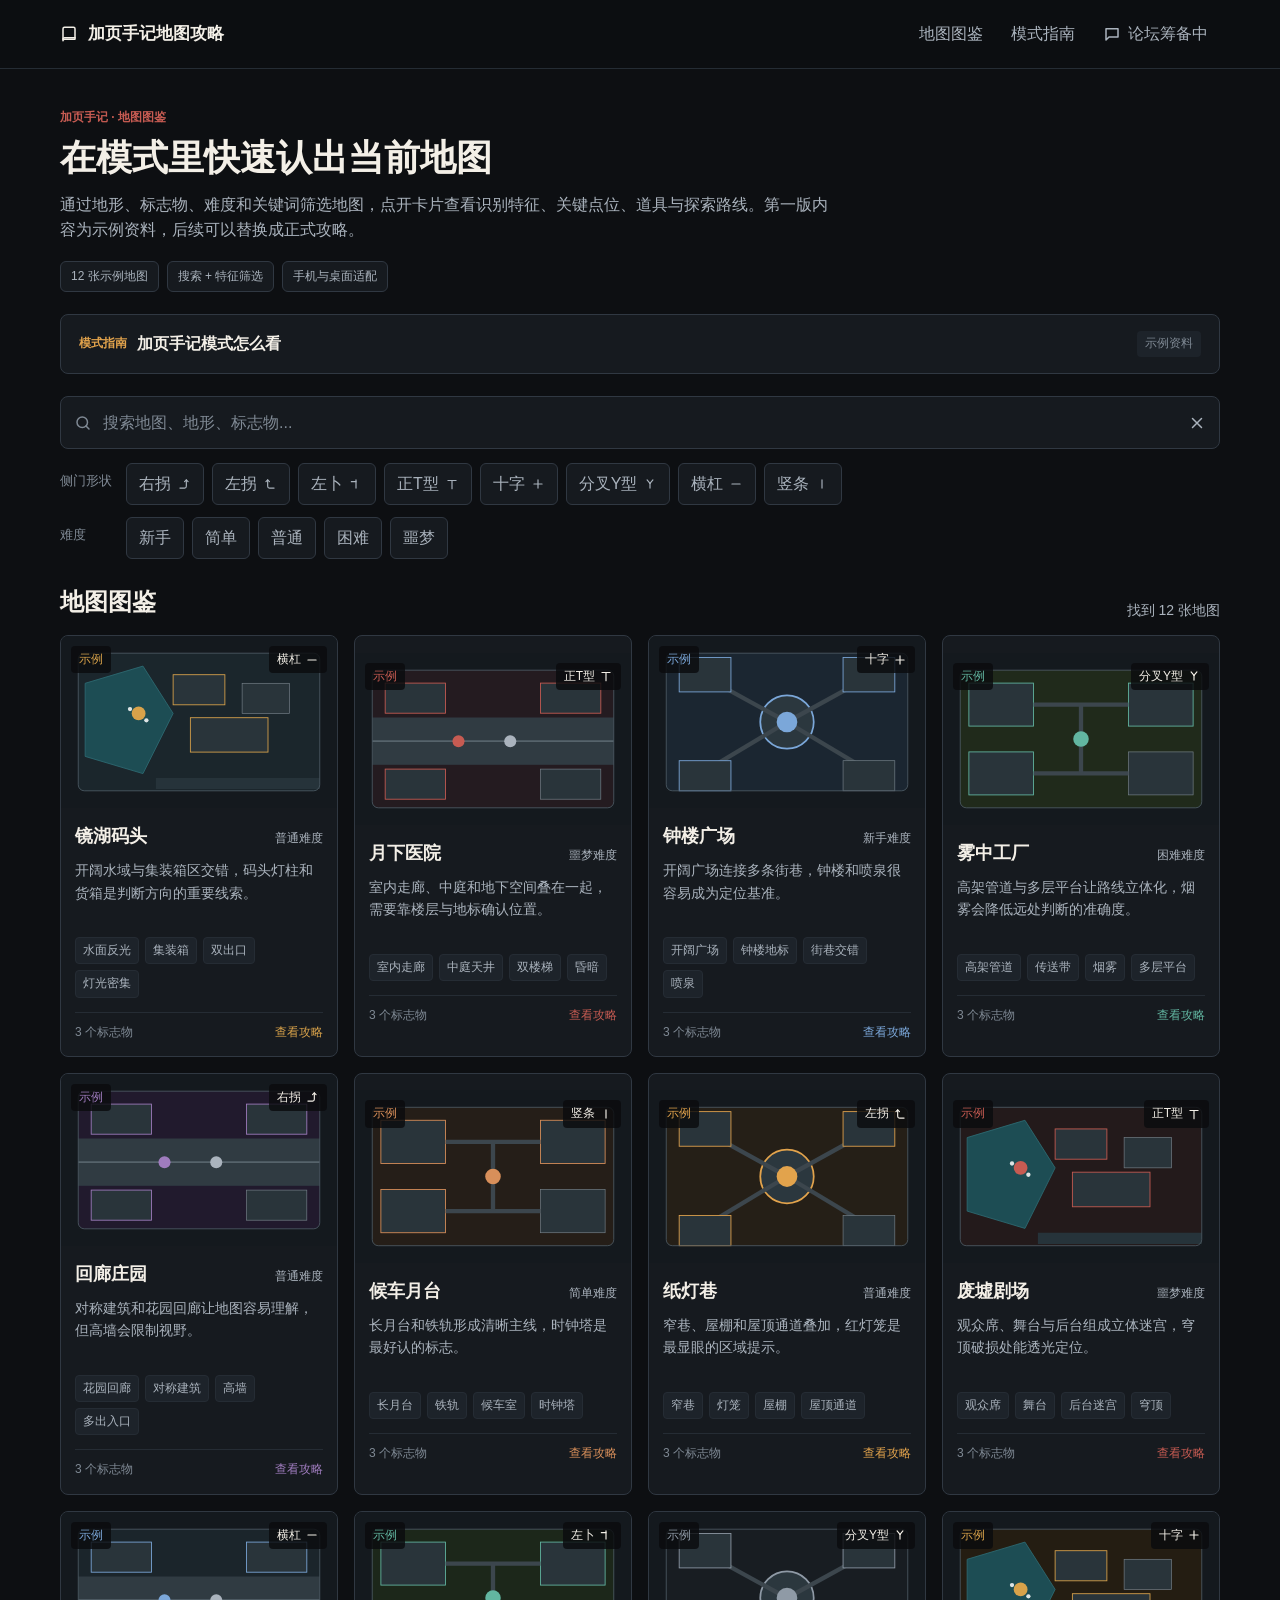
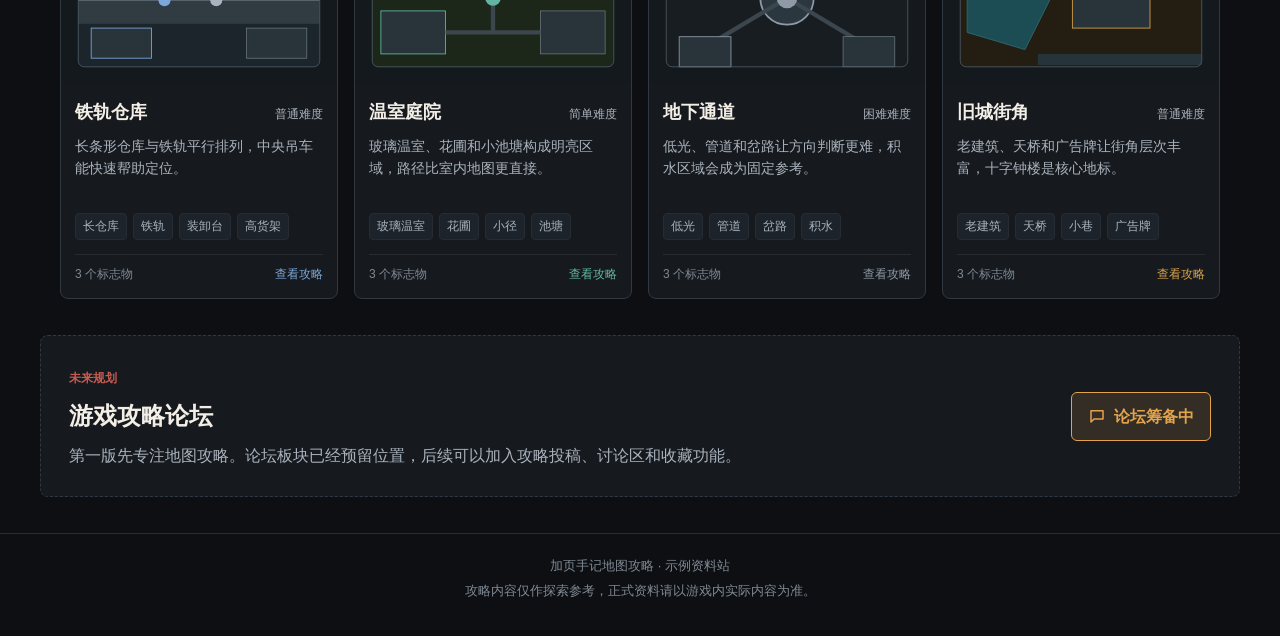
==== index.html @ 5235d4e4 "Add map guide site" ====
<!doctype html>
<html lang="zh-CN">
<head>
  <meta charset="utf-8">
  <meta name="viewport" content="width=device-width, initial-scale=1">
  <meta name="description" content="加页手记地图攻略：搜索、筛选并查看第五人格模式地图的识别特征、点位与探索路线。">
  <title>加页手记地图攻略</title>
  <link rel="stylesheet" href="styles.css">
</head>
<body>
  <svg class="icon-defs" aria-hidden="true">
    <symbol id="icon-search" viewBox="0 0 24 24">
      <circle cx="11" cy="11" r="7"></circle>
      <path d="m20 20-4-4"></path>
    </symbol>
    <symbol id="icon-filter" viewBox="0 0 24 24">
      <path d="M4 6h16M7 12h10M10 18h4"></path>
    </symbol>
    <symbol id="icon-close" viewBox="0 0 24 24">
      <path d="M6 6l12 12M18 6 6 18"></path>
    </symbol>
    <symbol id="icon-book" viewBox="0 0 24 24">
      <path d="M4 5a2 2 0 0 1 2-2h12a2 2 0 0 1 2 2v14H6a2 2 0 0 0-2 2V5Z"></path>
      <path d="M4 19a2 2 0 0 1 2-2h14"></path>
    </symbol>
    <symbol id="icon-chat" viewBox="0 0 24 24">
      <path d="M4 5h16v11H8l-4 4V5Z"></path>
    </symbol>
    <symbol id="icon-shape-right" viewBox="0 0 24 24">
      <path d="M5 19h8a3 3 0 0 0 3-3V5"></path>
      <path d="m13 8 3-3 3 3"></path>
    </symbol>
    <symbol id="icon-shape-left" viewBox="0 0 24 24">
      <path d="M19 19h-8a3 3 0 0 1-3-3V5"></path>
      <path d="m11 8-3-3-3 3"></path>
    </symbol>
    <symbol id="icon-shape-left-pu" viewBox="0 0 24 24">
      <path d="M12 5v14"></path>
      <path d="M12 8H4"></path>
    </symbol>
    <symbol id="icon-shape-t" viewBox="0 0 24 24">
      <path d="M5 6h14"></path>
      <path d="M12 6v14"></path>
    </symbol>
    <symbol id="icon-shape-cross" viewBox="0 0 24 24">
      <path d="M12 5v14"></path>
      <path d="M5 12h14"></path>
    </symbol>
    <symbol id="icon-shape-y" viewBox="0 0 24 24">
      <path d="M12 19v-8"></path>
      <path d="M12 11 7 5"></path>
      <path d="m12 11 5-6"></path>
    </symbol>
    <symbol id="icon-shape-horizontal" viewBox="0 0 24 24">
      <path d="M5 12h14"></path>
    </symbol>
    <symbol id="icon-shape-vertical" viewBox="0 0 24 24">
      <path d="M12 5v14"></path>
    </symbol>
  </svg>

  <header class="site-header">
    <div class="header-inner">
      <a class="brand" href="#map-guide" aria-label="加页手记地图攻略首页">
        <svg aria-hidden="true"><use href="#icon-book"></use></svg>
        <span>加页手记地图攻略</span>
      </a>
      <nav class="site-nav" aria-label="主导航">
        <a href="#map-guide">地图图鉴</a>
        <a href="#mode-guide">模式指南</a>
        <button type="button" data-forum-link>
          <svg aria-hidden="true"><use href="#icon-chat"></use></svg>
          论坛筹备中
        </button>
      </nav>
    </div>
  </header>

  <main>
    <section id="map-guide" class="intro" aria-labelledby="pageTitle">
      <div class="intro__text-block">
        <p class="eyebrow">加页手记 · 地图图鉴</p>
        <h1 id="pageTitle">在模式里快速认出当前地图</h1>
        <p class="intro__copy">通过地形、标志物、难度和关键词筛选地图，点开卡片查看识别特征、关键点位、道具与探索路线。第一版内容为示例资料，后续可以替换成正式攻略。</p>
        <div class="intro__stats" aria-label="站点信息">
          <span>12 张示例地图</span>
          <span>搜索 + 特征筛选</span>
          <span>手机与桌面适配</span>
        </div>
      </div>
    </section>

    <details id="mode-guide" class="mode-guide">
      <summary>
        <span class="mode-guide__eyebrow">模式指南</span>
        <strong>加页手记模式怎么看</strong>
        <span class="mode-guide__tag">示例资料</span>
      </summary>
      <div class="mode-guide__body">
        <p>这里先用一段简短说明解释模式里的地图信息结构。正式版可以替换为“加页手记”的实际规则、入口和探索目标。</p>
        <ul>
          <li>先通过地图特征判断类型，再查看点位与路线。</li>
          <li>进入游戏后，优先确认明显标志物、出口方向和可交互物。</li>
          <li>攻略只作为探索参考，正式内容应由玩家验证后补充。</li>
        </ul>
      </div>
    </details>

    <section class="toolbar" aria-label="搜索与筛选">
      <form class="search-box" role="search" onsubmit="return false">
        <svg aria-hidden="true"><use href="#icon-search"></use></svg>
        <label class="sr-only" for="mapSearch">搜索地图</label>
        <input id="mapSearch" type="search" placeholder="搜索地图、地形、标志物..." autocomplete="off">
        <button class="icon-button" id="clearSearch" type="button" aria-label="清空搜索">
          <svg aria-hidden="true"><use href="#icon-close"></use></svg>
        </button>
      </form>

      <div class="filter-groups">
        <div class="filter-group">
          <span class="filter-label">侧门形状</span>
          <div class="chip-row" id="terrainFilters" aria-label="按地形筛选"></div>
        </div>
        <div class="filter-group">
          <span class="filter-label">难度</span>
          <div class="chip-row" id="difficultyFilters" aria-label="按难度筛选"></div>
        </div>
      </div>
    </section>

    <section class="map-library" aria-labelledby="libraryTitle">
      <div class="section-heading">
        <h2 id="libraryTitle">地图图鉴</h2>
        <div class="result-meta">
          <p id="resultCount" aria-live="polite">正在加载地图...</p>
          <button class="text-button" id="resetFilters" type="button" hidden>清除筛选</button>
        </div>
      </div>
      <div class="map-grid" id="mapGrid" aria-label="地图卡片列表"></div>
    </section>

    <section id="forum" class="forum-band" aria-labelledby="forumTitle">
      <div>
        <p class="eyebrow">未来规划</p>
        <h2 id="forumTitle">游戏攻略论坛</h2>
        <p>第一版先专注地图攻略。论坛板块已经预留位置，后续可以加入攻略投稿、讨论区和收藏功能。</p>
      </div>
      <button class="primary-button" type="button" data-forum-link>
        <svg aria-hidden="true"><use href="#icon-chat"></use></svg>
        论坛筹备中
      </button>
    </section>
  </main>

  <div class="detail-overlay" id="detailOverlay" hidden></div>
  <div class="toast" id="toast" role="status" aria-live="polite" hidden></div>

  <footer class="site-footer">
    <p>加页手记地图攻略 · 示例资料站</p>
    <p>攻略内容仅作探索参考，正式资料请以游戏内实际内容为准。</p>
  </footer>

  <script src="data.js"></script>
  <script src="app.js"></script>
</body>
</html>
---- styles.css ----
:root {
  --bg: #0d0f12;
  --panel: #161a1f;
  --panel-2: #1d232a;
  --line: #303842;
  --line-soft: #252c34;
  --text: #f3efe7;
  --muted: #aab3bd;
  --muted-2: #7f8994;
  --accent: #e2a34c;
  --red: #c65b52;
  --teal: #62b6a1;
  --blue: #7ba7d9;
  --shadow: 0 18px 40px rgba(0, 0, 0, 0.38);
}

* {
  box-sizing: border-box;
}

html {
  scroll-behavior: smooth;
}

body {
  margin: 0;
  min-height: 100vh;
  background: var(--bg);
  color: var(--text);
  font-family: "Microsoft YaHei UI", "PingFang SC", "Noto Sans CJK SC", sans-serif;
  line-height: 1.6;
}

body.no-scroll {
  overflow: hidden;
}

button,
input,
select {
  font: inherit;
}

button {
  color: inherit;
}

button,
a,
select,
input {
  -webkit-tap-highlight-color: transparent;
}

a {
  color: inherit;
  text-decoration: none;
}

[hidden] {
  display: none !important;
}

.icon-defs {
  position: absolute;
  width: 0;
  height: 0;
  overflow: hidden;
}

.sr-only {
  position: absolute;
  width: 1px;
  height: 1px;
  padding: 0;
  margin: -1px;
  overflow: hidden;
  clip: rect(0, 0, 0, 0);
  white-space: nowrap;
  border: 0;
}

.site-header {
  position: sticky;
  top: 0;
  z-index: 20;
  background: rgba(13, 15, 18, 0.95);
  border-bottom: 1px solid var(--line-soft);
}

.header-inner {
  max-width: 1200px;
  margin: 0 auto;
  padding: 12px 20px;
  display: flex;
  align-items: center;
  gap: 18px;
}

.brand {
  display: inline-flex;
  align-items: center;
  gap: 10px;
  font-weight: 800;
  font-size: 17px;
  letter-spacing: 0;
  white-space: nowrap;
}

.brand svg,
.site-nav svg,
.search-box svg,
.icon-button svg,
.primary-button svg {
  width: 18px;
  height: 18px;
  fill: none;
  stroke: currentColor;
  stroke-width: 2;
  stroke-linecap: round;
  stroke-linejoin: round;
}

.site-nav {
  margin-left: auto;
  display: flex;
  align-items: center;
  gap: 4px;
}

.site-nav a,
.site-nav button {
  display: inline-flex;
  align-items: center;
  gap: 7px;
  padding: 9px 12px;
  border: 0;
  border-radius: 6px;
  background: transparent;
  color: var(--muted);
  cursor: pointer;
  white-space: nowrap;
}

.site-nav a:hover,
.site-nav a:focus-visible,
.site-nav button:hover,
.site-nav button:focus-visible {
  background: var(--panel-2);
  color: var(--text);
  outline: none;
}

.intro {
  max-width: 1200px;
  margin: 0 auto;
  padding: 34px 20px 22px;
}

.eyebrow {
  display: inline-flex;
  align-items: center;
  gap: 6px;
  margin: 0 0 8px;
  color: var(--red);
  font-size: 12px;
  font-weight: 700;
  letter-spacing: 0;
}

h1,
h2,
h3,
p {
  margin-top: 0;
}

h1 {
  margin-bottom: 12px;
  font-size: 36px;
  line-height: 1.25;
  letter-spacing: 0;
}

.intro__copy {
  max-width: 780px;
  margin-bottom: 18px;
  color: var(--muted);
  font-size: 16px;
}

.intro__stats {
  display: flex;
  flex-wrap: wrap;
  gap: 8px;
}

.intro__stats span {
  padding: 5px 10px;
  border: 1px solid var(--line);
  border-radius: 6px;
  background: var(--panel);
  color: var(--muted);
  font-size: 12px;
}

.mode-guide {
  max-width: 1200px;
  margin: 0 auto 18px;
  padding: 0 20px;
}

.mode-guide summary {
  display: flex;
  align-items: center;
  flex-wrap: wrap;
  gap: 10px;
  padding: 16px 18px;
  border: 1px solid var(--line);
  border-radius: 8px;
  background: var(--panel);
  cursor: pointer;
  list-style: none;
}

.mode-guide summary::-webkit-details-marker {
  display: none;
}

.mode-guide summary strong {
  font-size: 16px;
}

.mode-guide__eyebrow {
  color: var(--accent);
  font-size: 12px;
  font-weight: 700;
}

.mode-guide__tag {
  margin-left: auto;
  padding: 3px 8px;
  border-radius: 4px;
  background: var(--panel-2);
  color: var(--muted-2);
  font-size: 12px;
}

.mode-guide__body {
  padding: 18px;
  border: 1px solid var(--line);
  border-top: 0;
  border-radius: 0 0 8px 8px;
  background: var(--panel);
  color: var(--muted);
}

.mode-guide__body p {
  margin-bottom: 12px;
}

.mode-guide__body ul {
  margin: 0;
  padding-left: 20px;
}

.toolbar {
  max-width: 1200px;
  margin: 0 auto;
  padding: 4px 20px 20px;
  display: grid;
  gap: 14px;
}

.search-box {
  position: relative;
  display: flex;
  align-items: center;
}

.search-box > svg {
  position: absolute;
  left: 14px;
  color: var(--muted-2);
  pointer-events: none;
}

.search-box input {
  width: 100%;
  padding: 13px 44px 13px 42px;
  border: 1px solid var(--line);
  border-radius: 8px;
  background: var(--panel);
  color: var(--text);
  outline: none;
}

.search-box input:focus {
  border-color: var(--accent);
}

.search-box input::placeholder {
  color: var(--muted-2);
}

.icon-button {
  display: inline-flex;
  align-items: center;
  justify-content: center;
  width: 36px;
  height: 36px;
  padding: 0;
  border: 1px solid var(--line);
  border-radius: 6px;
  background: var(--panel-2);
  color: var(--muted);
  cursor: pointer;
}

.search-box .icon-button {
  position: absolute;
  right: 8px;
  width: 30px;
  height: 30px;
  border: 0;
  background: transparent;
}

.icon-button:hover,
.icon-button:focus-visible {
  border-color: var(--accent);
  color: var(--text);
  outline: none;
}

.filter-groups {
  display: grid;
  gap: 12px;
}

.filter-group {
  display: flex;
  align-items: flex-start;
  gap: 10px;
}

.filter-label {
  min-width: 56px;
  padding-top: 8px;
  color: var(--muted-2);
  font-size: 13px;
}

.chip-row {
  display: flex;
  flex-wrap: wrap;
  gap: 8px;
}

.chip {
  display: inline-flex;
  align-items: center;
  gap: 6px;
  padding: 7px 12px;
  border: 1px solid var(--line);
  border-radius: 6px;
  background: var(--panel);
  color: var(--muted);
  cursor: pointer;
}

.chip:hover,
.chip:focus-visible {
  border-color: var(--accent);
  color: var(--text);
  outline: none;
}

.chip[aria-pressed="true"] {
  border-color: var(--accent);
  background: rgba(226, 163, 76, 0.12);
  color: var(--accent);
}

.map-library {
  max-width: 1200px;
  margin: 0 auto;
  padding: 4px 20px 36px;
}

.section-heading {
  display: flex;
  align-items: flex-end;
  justify-content: space-between;
  gap: 16px;
  margin-bottom: 14px;
}

.section-heading h2 {
  margin-bottom: 0;
  font-size: 24px;
  letter-spacing: 0;
}

.result-meta {
  display: flex;
  align-items: center;
  gap: 12px;
  color: var(--muted);
  font-size: 14px;
}

.result-meta p {
  margin-bottom: 0;
}

.text-button {
  padding: 6px 10px;
  border: 1px solid var(--line);
  border-radius: 6px;
  background: transparent;
  color: var(--muted);
  cursor: pointer;
}

.text-button:hover,
.text-button:focus-visible {
  border-color: var(--accent);
  color: var(--text);
  outline: none;
}

.map-grid {
  display: grid;
  grid-template-columns: repeat(auto-fill, minmax(250px, 1fr));
  gap: 16px;
}

.map-card {
  display: block;
  width: 100%;
  padding: 0;
  overflow: hidden;
  border: 1px solid var(--line);
  border-radius: 8px;
  background: var(--panel);
  color: var(--text);
  text-align: left;
  cursor: pointer;
  transition: border-color 160ms ease, background-color 160ms ease;
}

.map-card:hover,
.map-card:focus-visible {
  border-color: var(--card-accent, var(--accent));
  background: var(--panel-2);
  outline: none;
}

.map-card__media {
  position: relative;
  display: block;
  aspect-ratio: 16 / 10;
  overflow: hidden;
  background: #14191e;
}

.map-card__media img {
  display: block;
  width: 100%;
  height: 100%;
  object-fit: cover;
}

.map-card__badge,
.map-card__type {
  display: inline-flex;
  align-items: center;
  gap: 4px;
  position: absolute;
  top: 10px;
  padding: 4px 8px;
  border-radius: 4px;
  background: rgba(10, 12, 14, 0.82);
  color: var(--text);
  font-size: 12px;
}

.map-card__badge {
  left: 10px;
  color: var(--card-accent, var(--accent));
}

.map-card__type {
  right: 10px;
}

.shape-icon {
  width: 14px;
  height: 14px;
  flex: none;
  fill: none;
  stroke: currentColor;
  stroke-width: 2;
  stroke-linecap: round;
  stroke-linejoin: round;
}

.map-card__body {
  display: block;
  padding: 14px;
}

.map-card__title-row,
.map-card__desc,
.map-card__traits,
.map-card__footer {
  display: block;
}

.map-card__title-row {
  display: flex;
  align-items: baseline;
  justify-content: space-between;
  gap: 10px;
  margin-bottom: 8px;
}

.map-card__title-row strong {
  font-size: 18px;
  letter-spacing: 0;
}

.map-card__title-row span {
  color: var(--muted);
  font-size: 12px;
  white-space: nowrap;
}

.map-card__desc {
  min-height: 66px;
  margin-bottom: 12px;
  color: var(--muted);
  font-size: 14px;
  overflow-wrap: anywhere;
}

.map-card__traits {
  display: flex;
  flex-wrap: wrap;
  gap: 6px;
  margin-bottom: 14px;
}

.map-card__traits span {
  padding: 3px 7px;
  border: 1px solid var(--line-soft);
  border-radius: 4px;
  background: var(--panel-2);
  color: var(--muted);
  font-size: 12px;
}

.map-card__footer {
  display: flex;
  justify-content: space-between;
  gap: 10px;
  padding-top: 10px;
  border-top: 1px solid var(--line-soft);
  color: var(--muted-2);
  font-size: 12px;
}

.map-card__footer span:last-child {
  color: var(--card-accent, var(--accent));
}

.empty-state {
  grid-column: 1 / -1;
  padding: 44px 20px;
  border: 1px dashed var(--line);
  border-radius: 8px;
  background: var(--panel);
  color: var(--muted);
  text-align: center;
}

.empty-state p {
  margin-bottom: 4px;
}

.forum-band {
  max-width: 1200px;
  margin: 0 auto 36px;
  padding: 28px;
  display: flex;
  align-items: center;
  justify-content: space-between;
  gap: 24px;
  border: 1px dashed var(--line);
  border-radius: 8px;
  background: var(--panel);
}

.forum-band h2 {
  margin-bottom: 8px;
  font-size: 24px;
  letter-spacing: 0;
}

.forum-band p:last-child {
  margin-bottom: 0;
  color: var(--muted);
}

.primary-button {
  display: inline-flex;
  align-items: center;
  justify-content: center;
  gap: 8px;
  padding: 11px 16px;
  border: 1px solid var(--accent);
  border-radius: 6px;
  background: rgba(226, 163, 76, 0.14);
  color: var(--accent);
  font-weight: 700;
  white-space: nowrap;
  cursor: pointer;
}

.primary-button:hover,
.primary-button:focus-visible {
  background: rgba(226, 163, 76, 0.24);
  outline: none;
}

.detail-overlay {
  position: fixed;
  inset: 0;
  z-index: 50;
  display: flex;
  align-items: center;
  justify-content: center;
  padding: 20px;
  background: rgba(4, 5, 6, 0.76);
}

.detail-panel {
  position: relative;
  width: min(920px, 100%);
  max-height: 92vh;
  overflow: auto;
  border: 1px solid var(--line);
  border-radius: 8px;
  background: var(--panel);
  box-shadow: var(--shadow);
}

.detail-close {
  position: absolute;
  top: 12px;
  right: 12px;
  z-index: 2;
}

.detail-hero {
  display: grid;
  grid-template-columns: minmax(240px, 380px) 1fr;
  border-bottom: 1px solid var(--line);
}

.detail-hero img {
  display: block;
  width: 100%;
  height: 100%;
  min-height: 260px;
  object-fit: cover;
}

.detail-hero__copy {
  padding: 26px;
}

.detail-hero__copy h2 {
  margin-bottom: 10px;
  font-size: 28px;
  letter-spacing: 0;
}

.detail-hero__copy > p {
  color: var(--muted);
}

.tag-list {
  display: flex;
  flex-wrap: wrap;
  gap: 8px;
}

.tag-list span {
  padding: 5px 9px;
  border: 1px solid var(--line);
  border-radius: 5px;
  background: var(--panel-2);
  color: var(--muted);
  font-size: 13px;
}

.detail-body {
  padding: 22px 26px 28px;
  display: grid;
  gap: 18px;
}

.detail-section {
  padding-top: 16px;
  border-top: 1px solid var(--line-soft);
}

.detail-section:first-child {
  padding-top: 0;
  border-top: 0;
}

.detail-section h3 {
  margin-bottom: 10px;
  color: var(--accent);
  font-size: 15px;
}

.detail-section p {
  margin-bottom: 0;
  color: var(--muted);
}

.landmark-list,
.point-list,
.tip-list {
  margin: 0;
  padding: 0;
  list-style: none;
}

.landmark-list {
  display: flex;
  flex-wrap: wrap;
  gap: 8px;
}

.landmark-list li {
  padding: 8px 12px;
  border: 1px solid var(--line);
  border-radius: 6px;
  background: var(--panel-2);
}

.point-list,
.tip-list {
  display: grid;
  gap: 10px;
}

.point-list li {
  display: grid;
  gap: 2px;
  padding: 10px 12px;
  border-left: 3px solid var(--card-accent, var(--accent));
  background: var(--panel-2);
}

.point-list span,
.tip-list {
  color: var(--muted);
}

.toast {
  position: fixed;
  left: 50%;
  bottom: 24px;
  z-index: 60;
  transform: translateX(-50%);
  max-width: min(420px, calc(100vw - 32px));
  padding: 11px 16px;
  border: 1px solid var(--line);
  border-radius: 6px;
  background: #20262d;
  color: var(--text);
  box-shadow: var(--shadow);
}

.site-footer {
  padding: 22px 20px 30px;
  border-top: 1px solid var(--line-soft);
  color: var(--muted-2);
  text-align: center;
  font-size: 13px;
}

.site-footer p {
  margin-bottom: 4px;
}

@media (max-width: 760px) {
  .header-inner {
    align-items: flex-start;
    flex-direction: column;
    gap: 8px;
  }

  .site-nav {
    width: 100%;
    margin-left: 0;
    flex-wrap: wrap;
  }

  .site-nav a,
  .site-nav button {
    padding: 8px 10px;
  }

  h1 {
    font-size: 30px;
  }

  .intro {
    padding-top: 26px;
  }

  .filter-group {
    align-items: flex-start;
    flex-direction: column;
    gap: 6px;
  }

  .filter-label {
    padding-top: 0;
  }

  .filter-group--select select {
    width: 100%;
  }

  .section-heading {
    align-items: flex-start;
    flex-direction: column;
    gap: 6px;
  }

  .map-grid {
    grid-template-columns: 1fr;
  }

  .forum-band {
    align-items: stretch;
    flex-direction: column;
  }

  .primary-button {
    width: 100%;
  }

  .detail-overlay {
    padding: 0;
    align-items: flex-end;
  }

  .detail-panel {
    width: 100%;
    max-height: 92vh;
    border-radius: 10px 10px 0 0;
  }

  .detail-hero {
    grid-template-columns: 1fr;
  }

  .detail-hero img {
    max-height: 220px;
  }

  .detail-hero__copy,
  .detail-body {
    padding-left: 18px;
    padding-right: 18px;
  }
}

@media (max-width: 420px) {
  .site-nav a,
  .site-nav button {
    width: 100%;
    justify-content: center;
  }

  .map-card__desc {
    min-height: 0;
  }
}
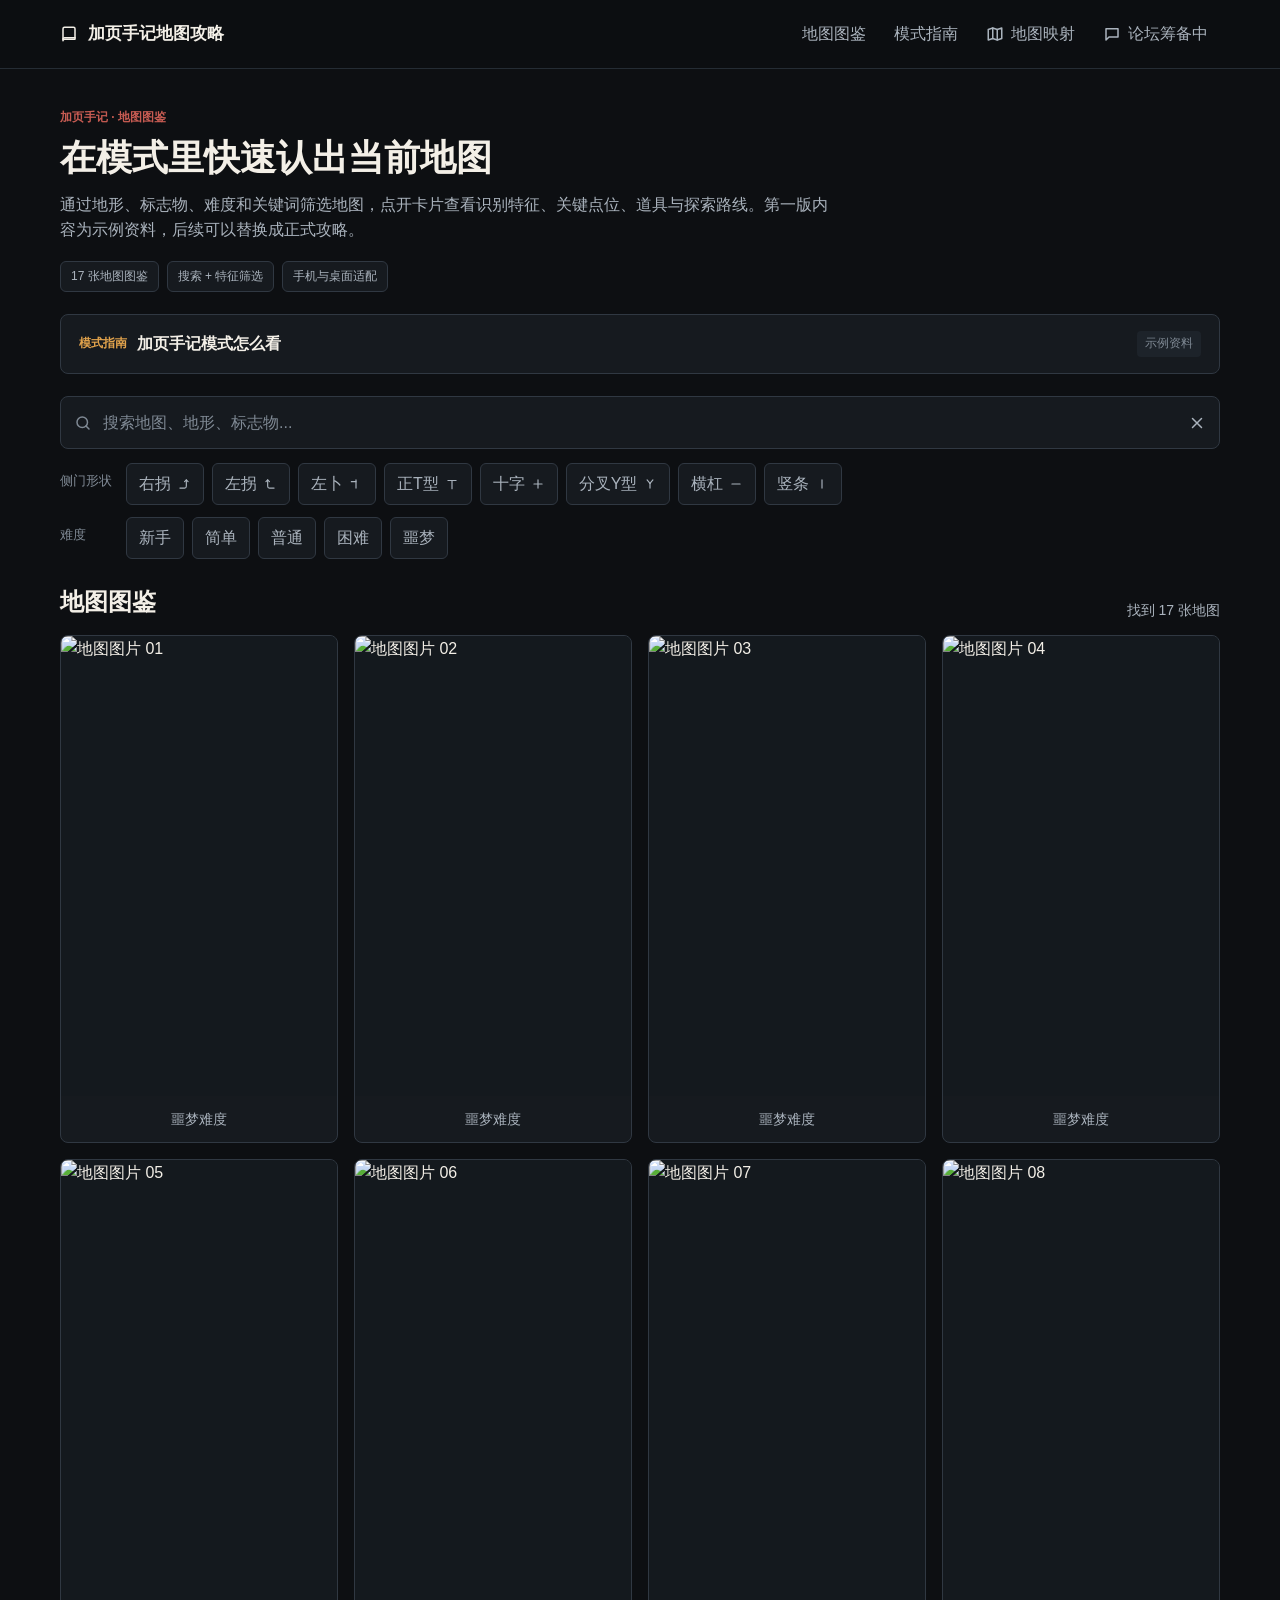
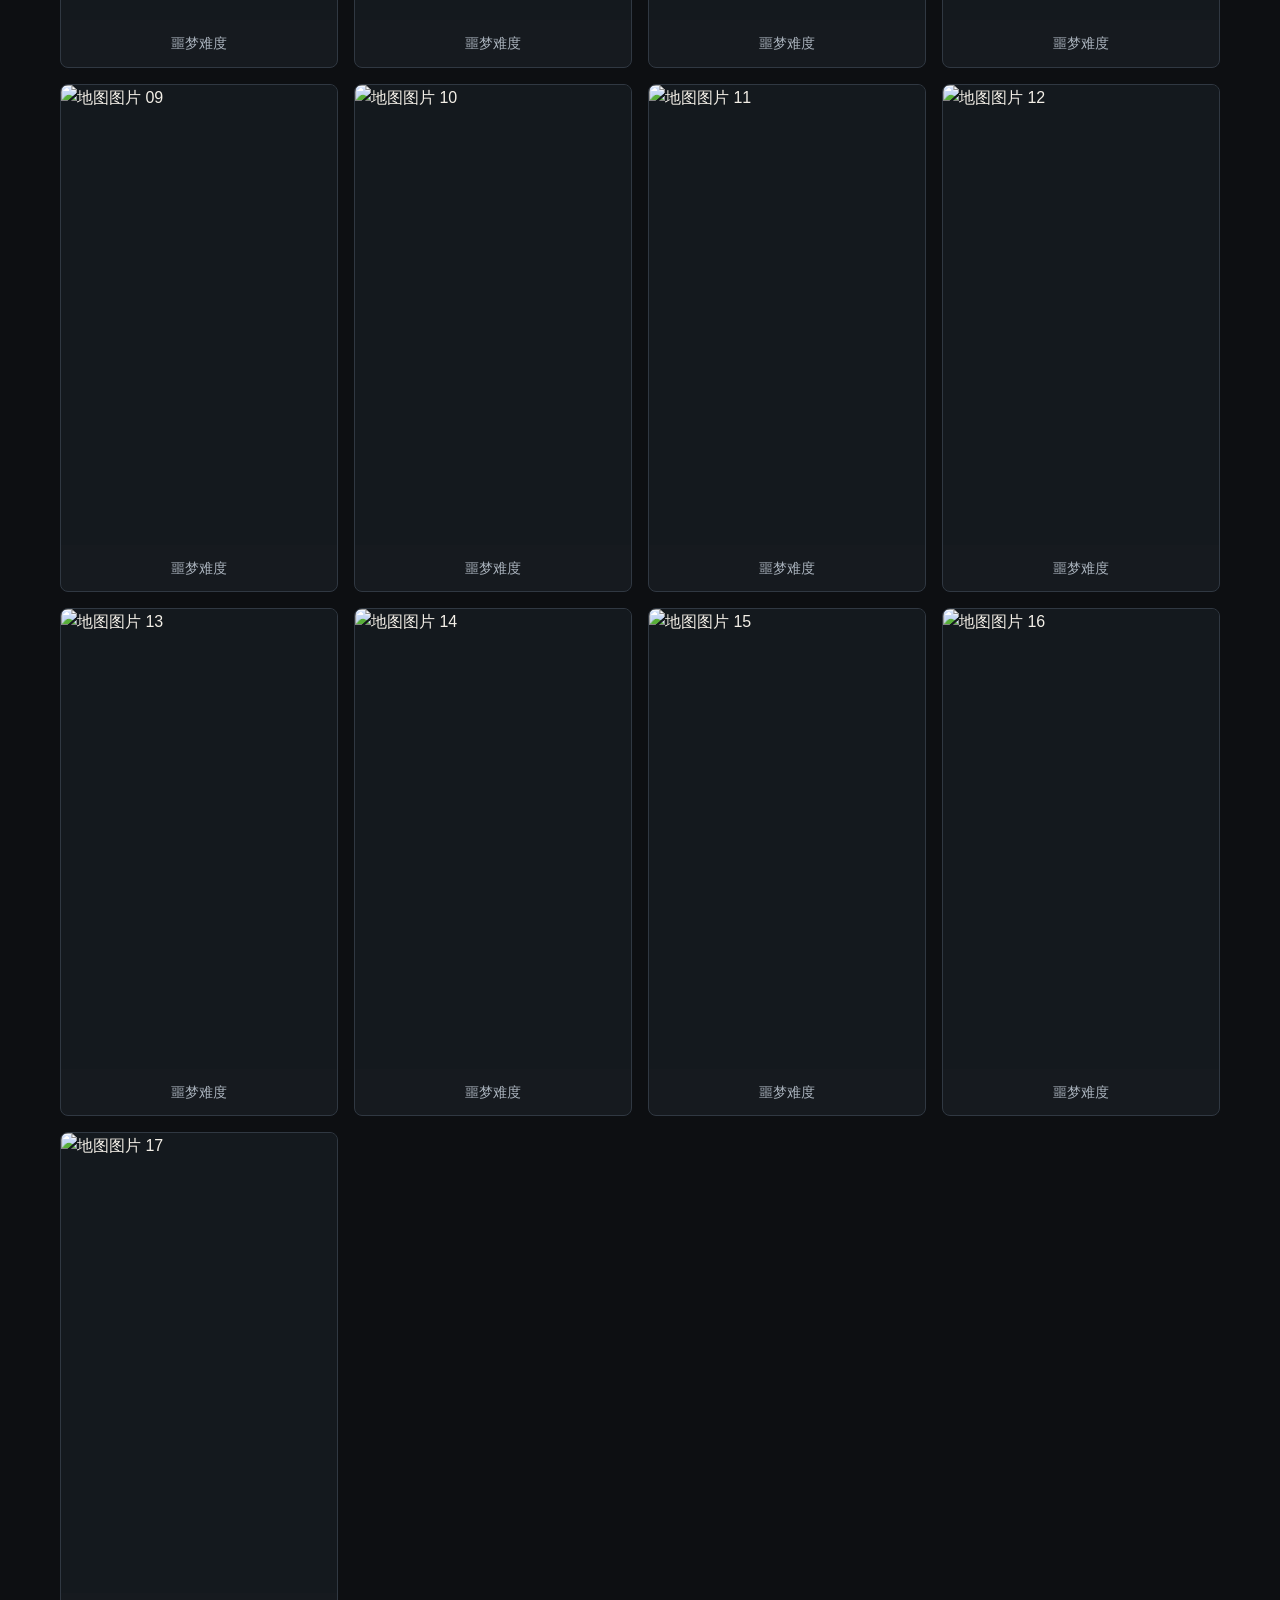
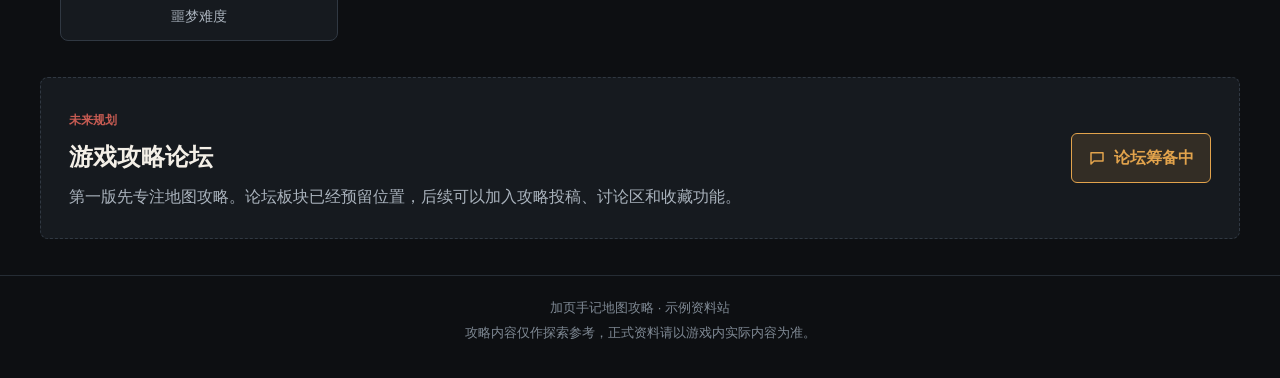
==== commit efca3420: "Add map guide site files" ====
--- a/index.html
+++ b/index.html
@@ -5,7 +5,7 @@
   <meta name="viewport" content="width=device-width, initial-scale=1">
   <meta name="description" content="加页手记地图攻略：搜索、筛选并查看第五人格模式地图的识别特征、点位与探索路线。">
   <title>加页手记地图攻略</title>
-  <link rel="stylesheet" href="styles.css">
+  <link rel="stylesheet" href="styles.css?v=8">
 </head>
 <body>
   <svg class="icon-defs" aria-hidden="true">
@@ -56,6 +56,35 @@
     </symbol>
     <symbol id="icon-shape-vertical" viewBox="0 0 24 24">
       <path d="M12 5v14"></path>
+    </symbol>
+    <symbol id="icon-map" viewBox="0 0 24 24">
+      <path d="M9 4 3 6v14l6-2 6 2 6-2V4l-6 2-6-2Z"></path>
+      <path d="M9 4v14M15 6v14"></path>
+    </symbol>
+    <symbol id="icon-previous" viewBox="0 0 24 24">
+      <path d="m15 6-6 6 6 6"></path>
+    </symbol>
+    <symbol id="icon-next" viewBox="0 0 24 24">
+      <path d="m9 6 6 6-6 6"></path>
+    </symbol>
+    <symbol id="icon-opacity" viewBox="0 0 24 24">
+      <path d="M12 3c3 3.8 6 7 6 10a6 6 0 1 1-12 0c0-3 3-6.2 6-10Z"></path>
+      <path d="M9 13a3 3 0 0 0 3 3"></path>
+    </symbol>
+    <symbol id="icon-size" viewBox="0 0 24 24">
+      <path d="M4 9V4h5M20 9V4h-5M4 15v5h5M20 15v5h-5"></path>
+    </symbol>
+    <symbol id="icon-grip" viewBox="0 0 24 24">
+      <circle cx="8" cy="6" r="1"></circle>
+      <circle cx="16" cy="6" r="1"></circle>
+      <circle cx="8" cy="12" r="1"></circle>
+      <circle cx="16" cy="12" r="1"></circle>
+      <circle cx="8" cy="18" r="1"></circle>
+      <circle cx="16" cy="18" r="1"></circle>
+    </symbol>
+    <symbol id="icon-pip" viewBox="0 0 24 24">
+      <rect x="3" y="5" width="18" height="14" rx="2"></rect>
+      <rect x="13" y="10" width="6" height="5"></rect>
     </symbol>
   </svg>
 
@@ -68,6 +97,10 @@
       <nav class="site-nav" aria-label="主导航">
         <a href="#map-guide">地图图鉴</a>
         <a href="#mode-guide">模式指南</a>
+        <button type="button" data-mapping-open>
+          <svg aria-hidden="true"><use href="#icon-map"></use></svg>
+          地图映射
+        </button>
         <button type="button" data-forum-link>
           <svg aria-hidden="true"><use href="#icon-chat"></use></svg>
           论坛筹备中
@@ -83,7 +116,7 @@
         <h1 id="pageTitle">在模式里快速认出当前地图</h1>
         <p class="intro__copy">通过地形、标志物、难度和关键词筛选地图，点开卡片查看识别特征、关键点位、道具与探索路线。第一版内容为示例资料，后续可以替换成正式攻略。</p>
         <div class="intro__stats" aria-label="站点信息">
-          <span>12 张示例地图</span>
+          <span>17 张地图图鉴</span>
           <span>搜索 + 特征筛选</span>
           <span>手机与桌面适配</span>
         </div>
@@ -153,6 +186,37 @@
   </main>
 
   <div class="detail-overlay" id="detailOverlay" hidden></div>
+  <div class="mapping-panel" id="mappingPanel" hidden>
+    <div class="mapping-panel__head" id="mappingDragHandle">
+      <svg class="mapping-panel__grip" aria-hidden="true"><use href="#icon-grip"></use></svg>
+      <span class="mapping-panel__title">地图映射</span>
+      <button class="icon-button" type="button" data-mapping-prev title="上一张" aria-label="上一张地图">
+        <svg aria-hidden="true"><use href="#icon-previous"></use></svg>
+      </button>
+      <button class="icon-button" type="button" data-mapping-next title="下一张" aria-label="下一张地图">
+        <svg aria-hidden="true"><use href="#icon-next"></use></svg>
+      </button>
+      <button class="icon-button" type="button" data-mapping-pip title="悬浮窗模式" aria-label="打开悬浮窗模式">
+        <svg aria-hidden="true"><use href="#icon-pip"></use></svg>
+      </button>
+      <button class="icon-button" type="button" data-mapping-close title="关闭" aria-label="关闭地图映射">
+        <svg aria-hidden="true"><use href="#icon-close"></use></svg>
+      </button>
+    </div>
+    <div class="mapping-panel__body">
+      <img id="mappingImage" alt="地图映射图片">
+    </div>
+    <div class="mapping-panel__controls">
+      <label class="mapping-control">
+        <svg aria-hidden="true"><use href="#icon-opacity"></use></svg>
+        <input id="mappingOpacity" type="range" min="35" max="100" value="85" aria-label="调整透明度">
+      </label>
+      <label class="mapping-control">
+        <svg aria-hidden="true"><use href="#icon-size"></use></svg>
+        <input id="mappingSize" type="range" min="60" max="140" value="100" aria-label="调整面板大小">
+      </label>
+    </div>
+  </div>
   <div class="toast" id="toast" role="status" aria-live="polite" hidden></div>
 
   <footer class="site-footer">
@@ -160,7 +224,7 @@
     <p>攻略内容仅作探索参考，正式资料请以游戏内实际内容为准。</p>
   </footer>
 
-  <script src="data.js"></script>
-  <script src="app.js"></script>
+  <script src="data.js?v=8"></script>
+  <script src="app.js?v=8"></script>
 </body>
 </html>
--- a/styles.css
+++ b/styles.css
@@ -460,7 +460,7 @@
 .map-card__media {
   position: relative;
   display: block;
-  aspect-ratio: 16 / 10;
+  aspect-ratio: 3 / 5;
   overflow: hidden;
   background: #14191e;
 }
@@ -508,7 +508,15 @@
 
 .map-card__body {
   display: block;
-  padding: 14px;
+  padding: 10px 12px;
+}
+
+.map-card__difficulty {
+  display: block;
+  padding: 2px 0;
+  color: var(--muted);
+  font-size: 14px;
+  text-align: center;
 }
 
 .map-card__title-row,
@@ -647,13 +655,159 @@
 
 .detail-panel {
   position: relative;
-  width: min(920px, 100%);
+  width: min(calc(88vh * 0.54), 100%);
   max-height: 92vh;
   overflow: auto;
   border: 1px solid var(--line);
   border-radius: 8px;
   background: var(--panel);
   box-shadow: var(--shadow);
+}
+
+.detail-image {
+  display: block;
+  width: 100%;
+  height: auto;
+  max-height: 88vh;
+  object-fit: contain;
+  background: #0b0d0f;
+}
+
+.detail-actions {
+  padding: 12px;
+  background: var(--panel);
+  text-align: center;
+}
+
+.detail-actions .primary-button {
+  width: 100%;
+}
+
+.mapping-fallback__head {
+  padding: 14px 16px;
+  border-bottom: 1px solid var(--line);
+  background: var(--panel-2);
+}
+
+.mapping-fallback__head h2 {
+  margin: 0 0 4px;
+  font-size: 18px;
+  letter-spacing: 0;
+}
+
+.mapping-fallback__head span {
+  color: var(--muted);
+  font-size: 13px;
+}
+
+.mapping-fallback__controls {
+  display: grid;
+  grid-template-columns: 36px 1fr 36px;
+  align-items: center;
+  gap: 8px;
+  padding: 12px;
+  border-top: 1px solid var(--line);
+  background: var(--panel);
+}
+
+.mapping-fallback__controls input[type="range"] {
+  width: 100%;
+  accent-color: var(--accent);
+}
+
+.mapping-panel {
+  position: fixed;
+  right: 20px;
+  bottom: 20px;
+  z-index: 45;
+  width: min(var(--mapping-width, 320px), calc(100vw - 32px));
+  overflow: hidden;
+  border: 1px solid var(--line);
+  border-radius: 8px;
+  background: var(--panel);
+  box-shadow: var(--shadow);
+}
+
+.mapping-panel__head {
+  display: flex;
+  align-items: center;
+  gap: 6px;
+  padding: 8px;
+  border-bottom: 1px solid var(--line-soft);
+  background: var(--panel-2);
+  touch-action: none;
+}
+
+.mapping-panel__grip {
+  width: 16px;
+  height: 16px;
+  flex: none;
+  fill: none;
+  stroke: var(--muted-2);
+  stroke-width: 1.5;
+}
+
+.mapping-panel__title {
+  min-width: 0;
+  overflow: hidden;
+  margin-right: auto;
+  color: var(--text);
+  font-size: 14px;
+  font-weight: 700;
+  text-overflow: ellipsis;
+  white-space: nowrap;
+}
+
+.mapping-panel__head .icon-button {
+  width: 30px;
+  height: 30px;
+  border-color: transparent;
+  background: transparent;
+}
+
+.mapping-panel__body {
+  max-height: 62vh;
+  overflow: hidden;
+  background: #0b0d0f;
+}
+
+.mapping-panel__body img {
+  display: block;
+  width: 100%;
+  height: auto;
+  max-height: 62vh;
+  object-fit: contain;
+  background: #0b0d0f;
+}
+
+.mapping-panel__controls {
+  display: grid;
+  grid-template-columns: 1fr 1fr;
+  gap: 10px;
+  padding: 10px;
+  border-top: 1px solid var(--line-soft);
+}
+
+.mapping-control {
+  display: grid;
+  grid-template-columns: 18px 1fr;
+  align-items: center;
+  gap: 7px;
+}
+
+.mapping-control svg {
+  width: 18px;
+  height: 18px;
+  fill: none;
+  stroke: var(--muted);
+  stroke-width: 2;
+  stroke-linecap: round;
+  stroke-linejoin: round;
+}
+
+.mapping-control input[type="range"] {
+  width: 100%;
+  accent-color: var(--accent);
 }
 
 .detail-close {
@@ -776,7 +930,8 @@
 .toast {
   position: fixed;
   left: 50%;
-  bottom: 24px;
+  top: 20px;
+  bottom: auto;
   z-index: 60;
   transform: translateX(-50%);
   max-width: min(420px, calc(100vw - 32px));
@@ -865,7 +1020,7 @@
   }
 
   .detail-panel {
-    width: 100%;
+    width: min(calc(88vh * 0.54), 100%);
     max-height: 92vh;
     border-radius: 10px 10px 0 0;
   }
@@ -882,6 +1037,18 @@
   .detail-body {
     padding-left: 18px;
     padding-right: 18px;
+  }
+
+  .mapping-panel {
+    right: 10px;
+    bottom: 10px;
+    left: 10px;
+    width: auto;
+  }
+
+  .mapping-panel__body,
+  .mapping-panel__body img {
+    max-height: 50vh;
   }
 }
 
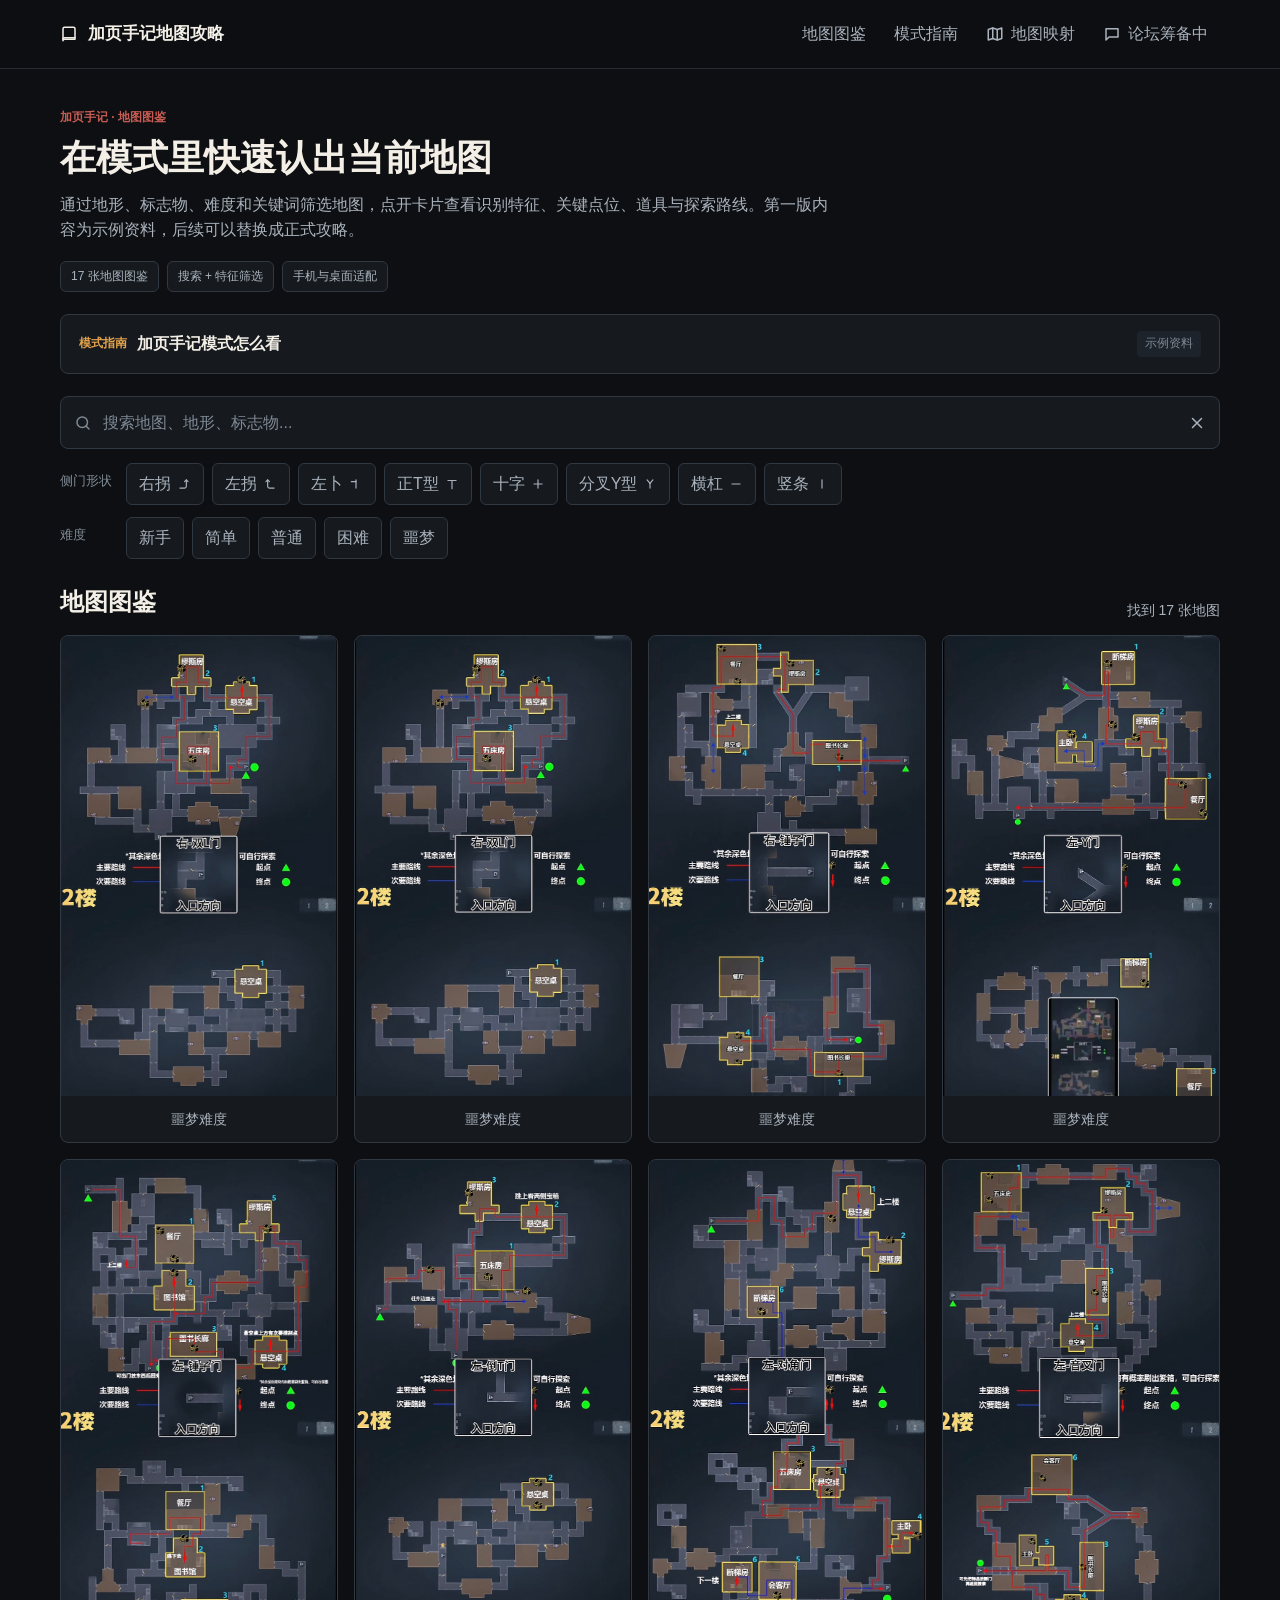
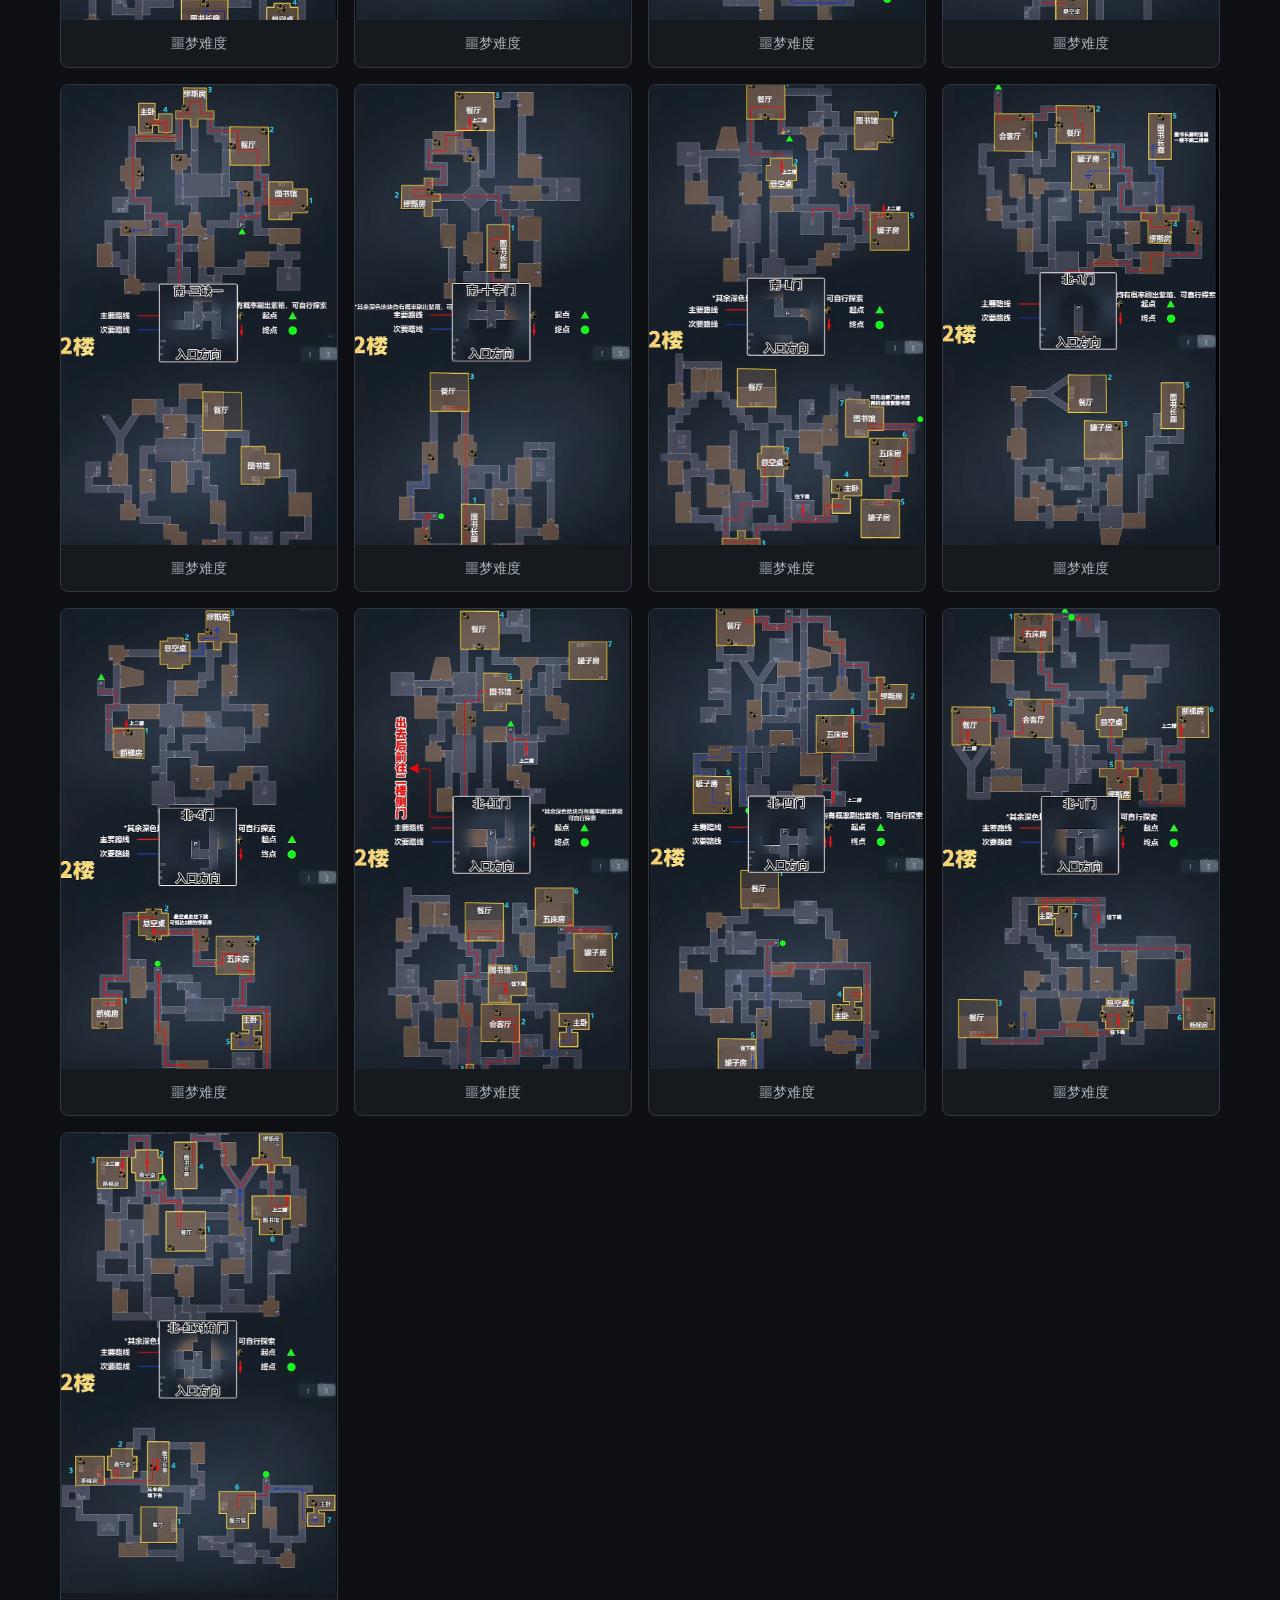
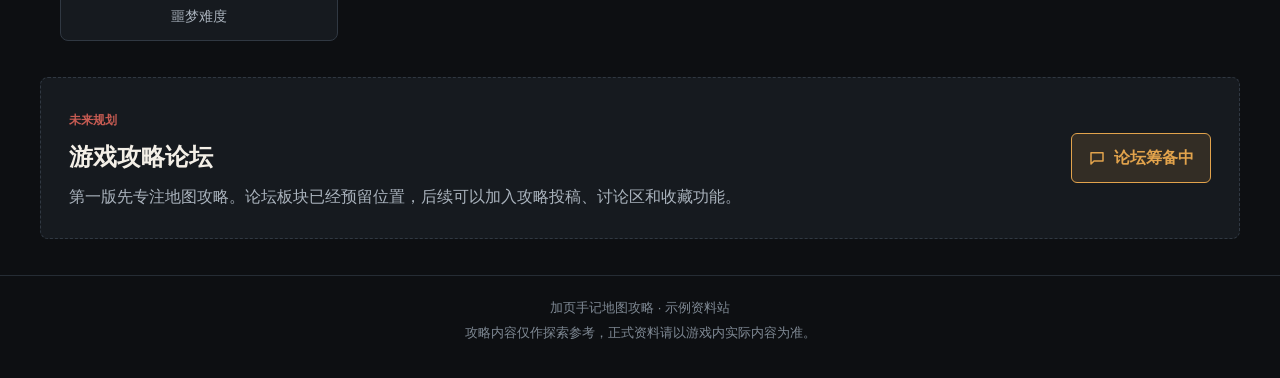
==== commit d5d49cd4: "Rewrite map mapping feature from scratch" ====
--- a/index.html
+++ b/index.html
@@ -97,7 +97,7 @@
       <nav class="site-nav" aria-label="主导航">
         <a href="#map-guide">地图图鉴</a>
         <a href="#mode-guide">模式指南</a>
-        <button type="button" data-mapping-open>
+        <button type="button" data-mapping-v2-open>
           <svg aria-hidden="true"><use href="#icon-map"></use></svg>
           地图映射
         </button>
@@ -186,34 +186,30 @@
   </main>
 
   <div class="detail-overlay" id="detailOverlay" hidden></div>
-  <div class="mapping-panel" id="mappingPanel" hidden>
-    <div class="mapping-panel__head" id="mappingDragHandle">
+  <div class="mapping-panel" id="mappingV2Panel" hidden>
+    <div class="mapping-panel__head" id="mappingV2DragHandle">
       <svg class="mapping-panel__grip" aria-hidden="true"><use href="#icon-grip"></use></svg>
       <span class="mapping-panel__title">地图映射</span>
-      <button class="icon-button" type="button" data-mapping-prev title="上一张" aria-label="上一张地图">
+      <button class="icon-button" type="button" data-mapping-v2-prev title="上一张" aria-label="上一张地图">
         <svg aria-hidden="true"><use href="#icon-previous"></use></svg>
       </button>
-      <button class="icon-button" type="button" data-mapping-next title="下一张" aria-label="下一张地图">
+      <button class="icon-button" type="button" data-mapping-v2-next title="下一张" aria-label="下一张地图">
         <svg aria-hidden="true"><use href="#icon-next"></use></svg>
       </button>
-      <button class="icon-button" type="button" data-mapping-pip title="悬浮窗模式" aria-label="打开悬浮窗模式">
+      <button class="icon-button" type="button" data-mapping-v2-pip title="悬浮窗模式" aria-label="打开悬浮窗模式">
         <svg aria-hidden="true"><use href="#icon-pip"></use></svg>
       </button>
-      <button class="icon-button" type="button" data-mapping-close title="关闭" aria-label="关闭地图映射">
+      <button class="icon-button" type="button" data-mapping-v2-close title="关闭" aria-label="关闭地图映射">
         <svg aria-hidden="true"><use href="#icon-close"></use></svg>
       </button>
     </div>
     <div class="mapping-panel__body">
-      <img id="mappingImage" alt="地图映射图片">
+      <img id="mappingV2Image" alt="地图映射图片">
     </div>
     <div class="mapping-panel__controls">
       <label class="mapping-control">
         <svg aria-hidden="true"><use href="#icon-opacity"></use></svg>
-        <input id="mappingOpacity" type="range" min="35" max="100" value="85" aria-label="调整透明度">
-      </label>
-      <label class="mapping-control">
-        <svg aria-hidden="true"><use href="#icon-size"></use></svg>
-        <input id="mappingSize" type="range" min="60" max="140" value="100" aria-label="调整面板大小">
+        <input id="mappingV2Opacity" type="range" min="35" max="100" value="85" aria-label="调整透明度">
       </label>
     </div>
   </div>
@@ -225,6 +221,6 @@
   </footer>
 
   <script src="data.js?v=8"></script>
-  <script src="app.js?v=8"></script>
+  <script src="app-v2.js?v=1"></script>
 </body>
 </html>
